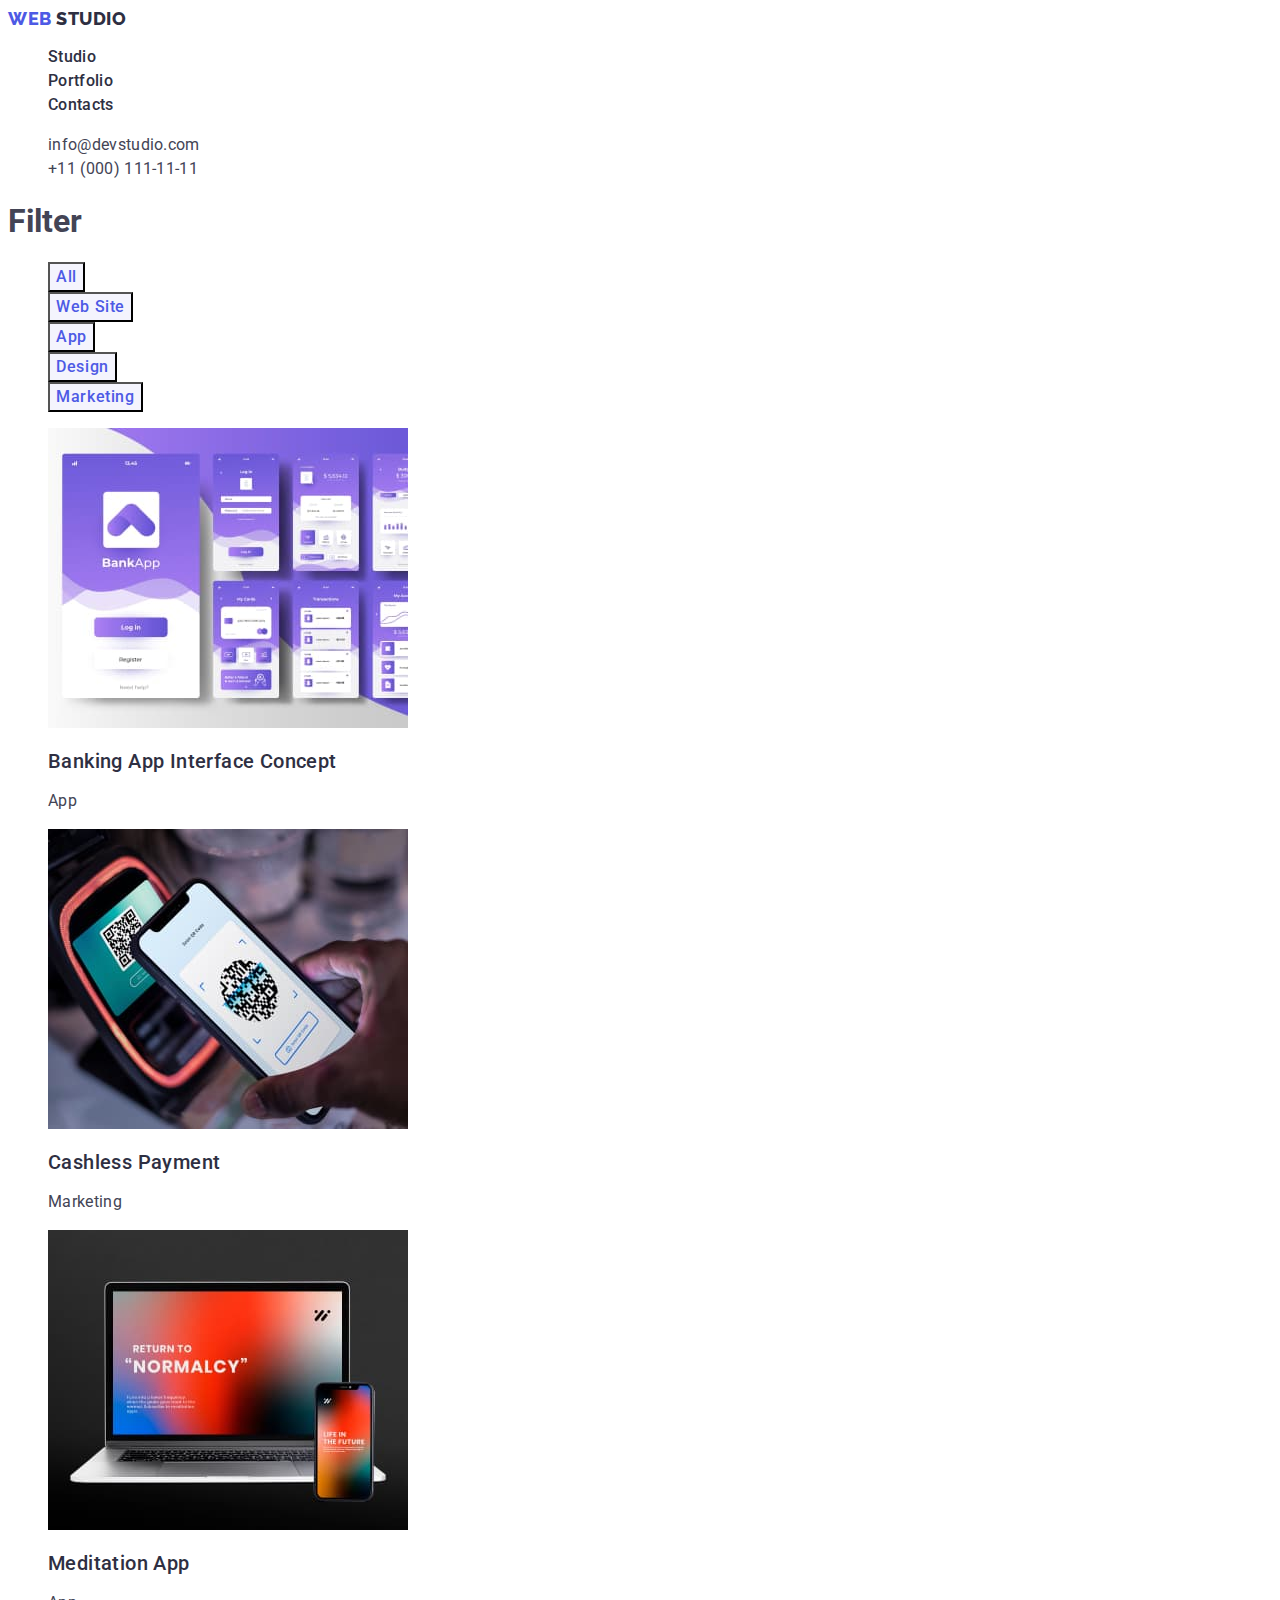
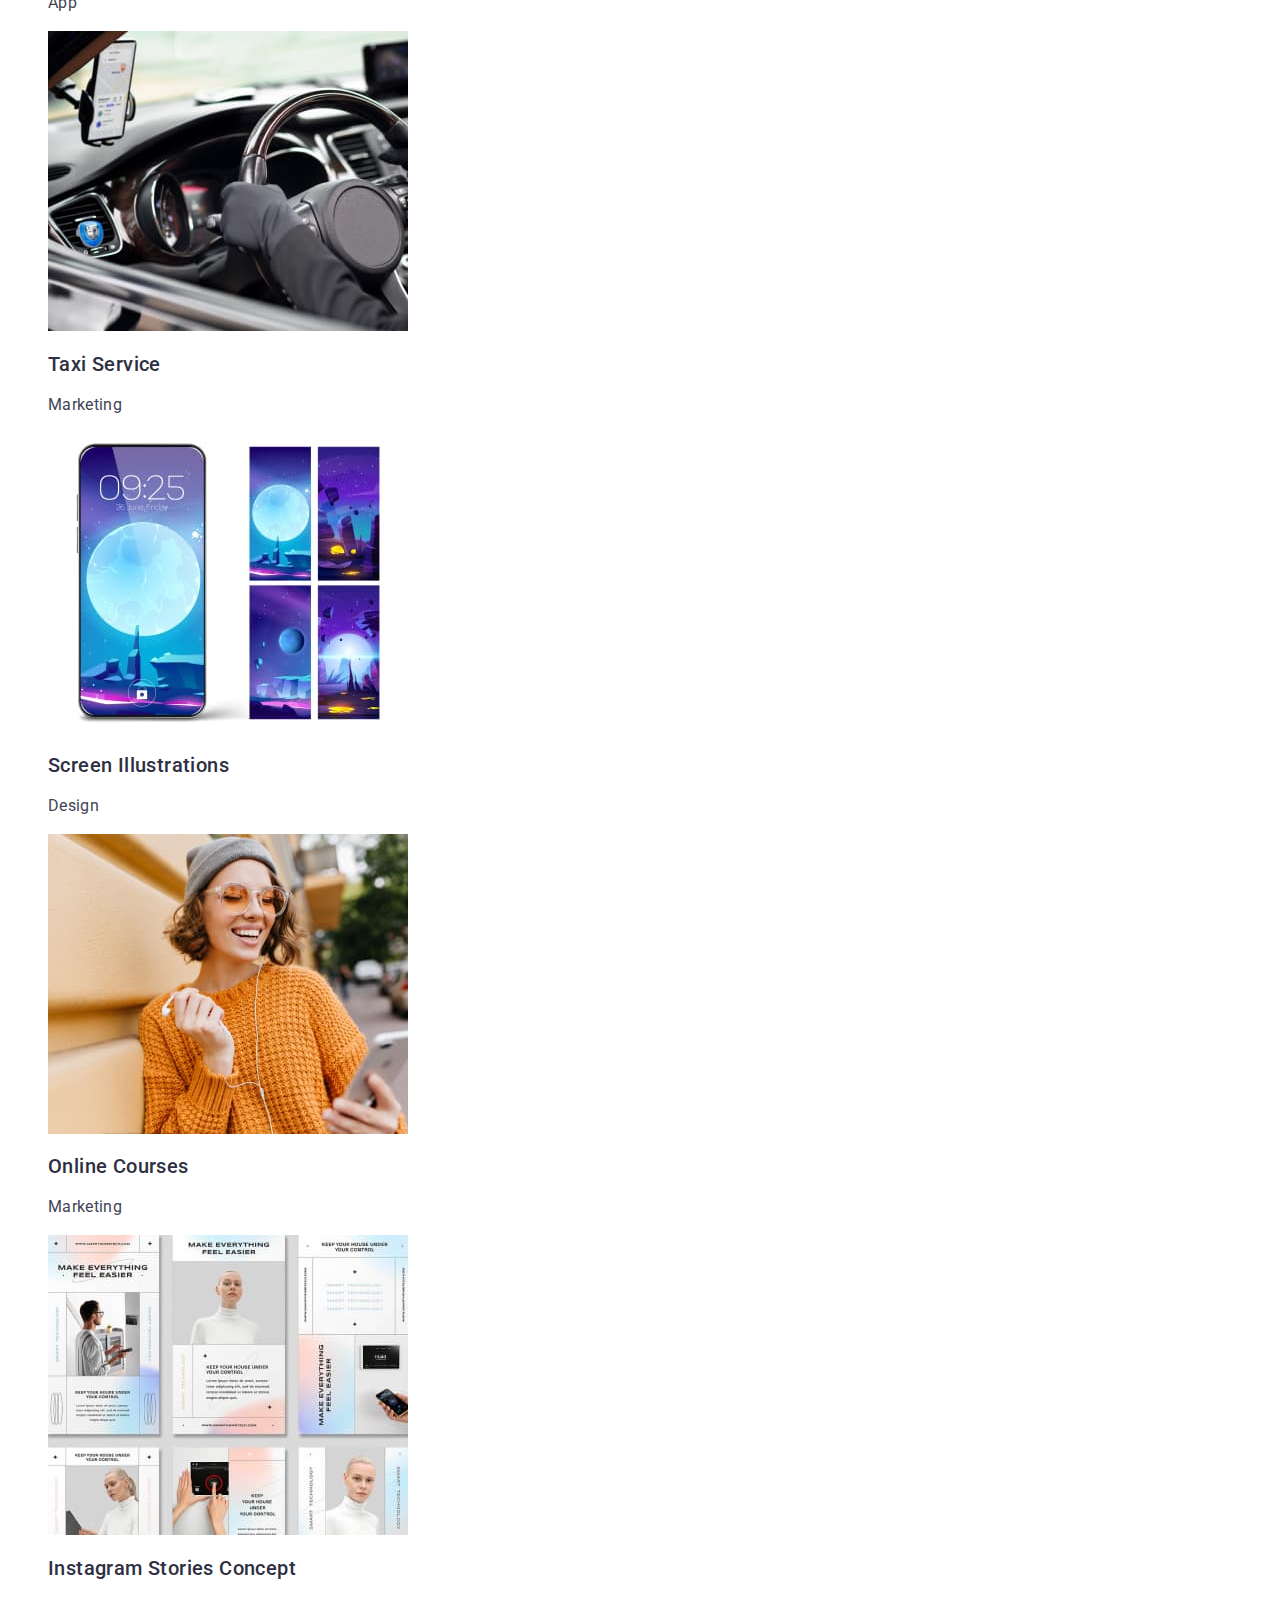
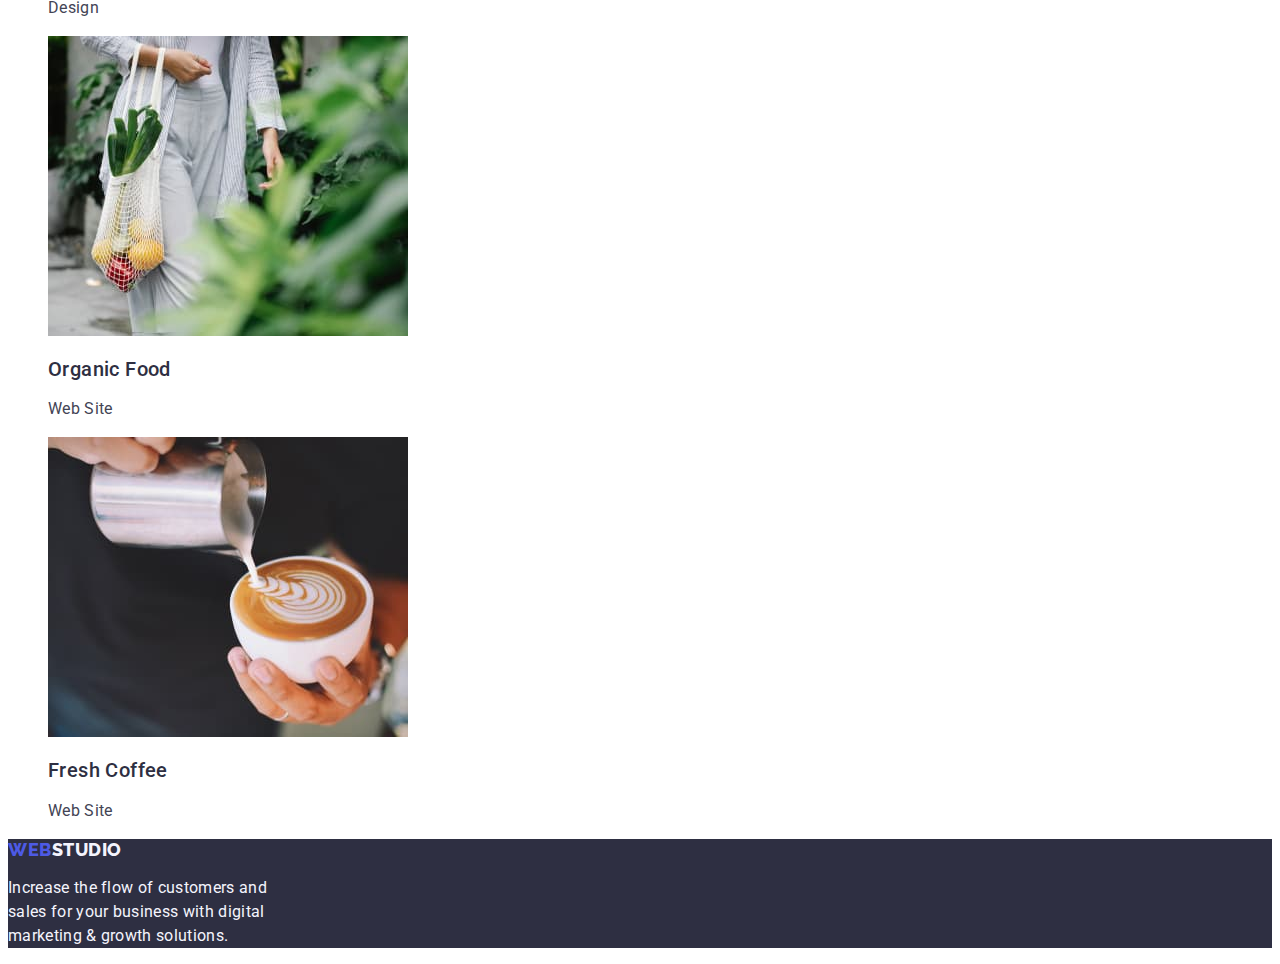
==== portfolio.html @ be9ec8b5 "Initial commit" ====
<!DOCTYPE html>
<html lang="en">
  <head>
    <meta charset="UTF-8" />
    <meta http-equiv="X-UA-Compatible" content="IE=edge" />
    <meta name="viewport" content="width=device-width, initial-scale=1.0" />
    <link rel="preconnect" href="https://fonts.googleapis.com" />
    <link rel="preconnect" href="https://fonts.gstatic.com" crossorigin />
    <link
      href="https://fonts.googleapis.com/css2?family=Raleway:wght@800&family=Roboto:wght@400;500;700;900&display=swap"
      rel="stylesheet"
    />
    <link rel="stylesheet" href="./css/styles.css" />
    <title>Portfolio</title>
  </head>

  <body>
    <header class="header">
      <nav class="nav">
        <a href="./index.html" class="logo-link link"
          >WEB <span class="link-studio">Studio</span></a
        >
        <ul class="nav-list list">
          <li>
            <a href="./index.html" class="nav-link link">Studio</a>
          </li>
          <li>
            <a href="./portfolio.html" class="nav-link link">Portfolio</a>
          </li>
          <li>
            <a href="" class="nav-link link">Contacts</a>
          </li>
        </ul>
      </nav>

      <address class="address">
        <ul class="address-list list">
          <li>
            <a href="mailto:info@devstudio.com" class="address-link link"
              >info@devstudio.com</a
            >
          </li>
          <li>
            <a href="tel:+110001111111" class="address-link link"
              >+11 (000) 111-11-11</a
            >
          </li>
        </ul>
      </address>
    </header>

    <main>
      <section class="portfolio">
        <h1 class="filter-title">Filter</h1>
        <ul class="filter-list list">
          <li><button type="button" class="button">All</button></li>
          <li><button type="button" class="button">Web Site</button></li>
          <li><button type="button" class="button">App</button></li>
          <li><button type="button" class="button">Design</button></li>
          <li><button type="button" class="button">Marketing</button></li>
        </ul>
        <ul class="portfolio-list list">
          <li>
            <a href="" class="link">
              <img
                src="./images/portfolio_1.jpg"
                alt="Open pages of the bank's app"
                width="360"
                height="300"
                class="portfolio-img"
              />
              <h2 class="portfolio-name">Banking App Interface Concept</h2>
              <p class="portfolio-type">App</p></a
            >
          </li>
          <li>
            <a href="" class="link"
              ><img
                src="./images/portfolio_2.jpg"
                alt="Pay by phone via QR code"
                width="360"
                height="300"
                class="portfolio-img"
              />
              <h2 class="portfolio-name">Cashless Payment</h2>
              <p class="portfolio-type">Marketing</p></a
            >
          </li>
          <li>
            <a href="" class="link"
              ><img
                src="./images/portfolio_3.jpg"
                alt="Open website on a computer and application on a phone"
                width="360"
                height="300"
                class="portfolio-img"
              />
              <h2 class="portfolio-name">Meditation App</h2>
              <p class="portfolio-type">App</p></a
            >
          </li>
          <li>
            <a href="" class="link"
              ><img
                src="./images/portfolio_4.jpg"
                alt="Driver in a car looking at maps on his phone"
                width="360"
                height="300"
                class="portfolio-img"
              />
              <h2 class="portfolio-name">Taxi Service</h2>
              <p class="portfolio-type">Marketing</p></a
            >
          </li>
          <li>
            <a href="" class="link"
              ><img
                src="./images/portfolio_5.jpg"
                alt="Different types of screensaver design"
                width="360"
                height="300"
                class="portfolio-img"
              />
              <h2 class="portfolio-name">Screen Illustrations</h2>
              <p class="portfolio-type">Design</p></a
            >
          </li>
          <li>
            <a href="" class="link"
              ><img
                src="./images/portfolio_6.jpg"
                alt="A girl with headphones looking at her phone"
                width="360"
                height="300"
                class="portfolio-img"
              />
              <h2 class="portfolio-name">Online Courses</h2>
              <p class="portfolio-type">Marketing</p></a
            >
          </li>
          <li>
            <a href="" class="link"
              ><img
                src="./images/portfolio_7.jpg"
                alt="Different story designs for social media"
                width="360"
                height="300"
                class="portfolio-img"
              />
              <h2 class="portfolio-name">Instagram Stories Concept</h2>
              <p class="portfolio-type">Design</p></a
            >
          </li>
          <li>
            <a href="" class="link"
              ><img
                src="./images/portfolio_8.jpg"
                alt="A girl with a bag of food"
                width="360"
                height="300"
                class="portfolio-img"
              />
              <h2 class="portfolio-name">Organic Food</h2>
              <p class="portfolio-type">Web Site</p></a
            >
          </li>
          <li>
            <a href="" class="link">
              <img
                src="./images/portfolio_9.jpg"
                alt="Barista makes coffee"
                width="360"
                height="300"
                class="portfolio-img"
              />
              <h2 class="portfolio-name">Fresh Coffee</h2>
              <p class="portfolio-type">Web Site</p></a
            >
          </li>
        </ul>
      </section>
    </main>
    <footer class="footer">
      <a href="./index.html" class="link"
        >Web<span class="link-web">Studio</span></a
      >
      <p class="text">
        Increase the flow of customers and<br />sales for your business with
        digital<br />marketing & growth solutions.
      </p>
    </footer>
  </body>
</html>
---- css/styles.css ----
:root {
  --primary-color: #434455;
  --secondary-color: #2e2f42;
  --white-color: #ffffff;
  --first-logo-color: #2e2f42;
  --second-logo-color: #4d5ae5;
  --first-footer-logo-color: #4d5ae5;
  --second-footer-logo-color: #f4f4fd;
  --primary-background-color: #ffffff;
  --secondary-background-color: #2e2f42;
  --gray-background-color: #f4f4fd;
  --accent-color: #4d5ae5;
  --active-accent-color: #ffffff;
  --accent-background-color: #f4f4fd;
  --active-accent-background-color: #404bbf;
}

body {
  font-family: "Roboto", sans-serif;
  color: var(--primary-color);
  background-color: var(--primary-background-color);
}

/*-------------Header--------- */

.logo-link {
  font-family: "Raleway", sans-serif;
  font-weight: 800;
  font-size: 18px;
  line-height: 1.17;
  letter-spacing: 0.03em;
  text-transform: uppercase;
  text-decoration: none;
  color: var(--second-logo-color);
}

.link-studio {
  color: var(--first-logo-color);
}

.list {
  list-style-type: none;
}

.link {
  text-decoration: none;
}

.nav-link {
  font-weight: 500;
  font-size: 16px;
  line-height: 1.5;
  letter-spacing: 0.02em;
  color: var(--secondary-color);
}

.nav-link:hover,
.nav-link:focus {
  color: var(--active-accent-background-color);
}

.address {
  font-style: normal;
}

.address-link {
  font-size: 16px;
  font-weight: 400;
  line-height: 1.5;
  font-style: normal;
  text-decoration: none;
  color: var(--primary-color);
  letter-spacing: 0.02em;
}

.address-link:hover,
.address-link:focus {
  color: var(--active-accent-background-color);
}

/* Hero */

.hero {
  background-color: var(--secondary-background-color);
}

.hero-title {
  color: var(--white-color);
  text-align: center;
  font-weight: 700;
  font-size: 56px;
  line-height: 1.07;
  letter-spacing: 0.02em;
}

.hero .button {
  background-color: var(--accent-color);
  color: var(--white-color);
  font-family: "Roboto", sans-serif;
  font-weight: 500;
  font-size: 16px;
  line-height: 1.5;
  letter-spacing: 0.04em;
  cursor: pointer;
}

.hero .button:hover,
.hero .button:focus {
  background-color: var(--active-accent-background-color);
}

/* Our preference */

.preference {
}

.pref-title {
  font-weight: 500;
  font-size: 20px;
  line-height: 1.2;
  letter-spacing: 0.02em;
  color: var(--secondary-color);
}

.pref-text {
  font-weight: 400;
  font-size: 16px;
  line-height: 1.5;
  letter-spacing: 0.02em;
}

/* About us */

.about {
  font-weight: 700;
  font-size: 36px;
  line-height: 1.11;
  text-align: center;
  letter-spacing: 0.02em;
  text-transform: capitalize;
  color: var(--secondary-color);
}

.about-list {
  list-style-type: none;
}

/* Our team */

.our-team {
  background-color: var(--gray-background-color);
  text-align: center;
}

.team {
  font-weight: 700;
  font-size: 36px;
  line-height: 1.11;
  letter-spacing: 0.02em;
  text-transform: capitalize;
  color: var(--secondary-color);
}

.team-name {
  font-weight: 500;
  font-size: 20px;
  line-height: 1.2;
  letter-spacing: 0.02em;
  color: var(--secondary-color);
}

.team-position {
  font-weight: 400;
  font-size: 16px;
  line-height: 1.5;
  letter-spacing: 0.02em;
}

.team-card {
  background-color: var(--primary-background-color);
}
/* Footer */

.footer {
  background-color: var(--secondary-background-color);
}

.footer .link {
  font-family: "Raleway", sans-serif;
  font-weight: 800;
  font-size: 18px;
  line-height: 1.17;
  letter-spacing: 0.03em;
  text-transform: uppercase;
  text-decoration: none;
  color: var(--first-footer-logo-color);
}

.footer .link-web {
  color: var(--second-footer-logo-color);
}

.footer .text {
  font-weight: 400;
  font-size: 16px;
  line-height: 1.5;
  letter-spacing: 0.02em;
  color: var(--second-footer-logo-color);
}

/* Portfolio */

/* Filter */

.filter-title {
}

.filter-list {
  list-style-type: none;
}

.filter-list .button {
  background-color: var(--accent-background-color);
  color: var(--accent-color);
  font-family: "Roboto", sans-serif;
  font-weight: 500;
  font-size: 16px;
  line-height: 1.5;
  text-align: center;
  letter-spacing: 0.04em;
  cursor: pointer;
}

.filter-list .button:hover,
.filter-list .button:focus {
  background-color: var(--active-accent-background-color);
  color: var(--white-color);
}

/* Portfolio List */

.portfolio-name {
  font-weight: 500;
  font-size: 20px;
  line-height: 1.2;
  letter-spacing: 0.02em;
  color: var(--secondary-color);
}

.portfolio-type {
  font-size: 16px;
  line-height: 1.5;
  letter-spacing: 0.02em;
  color: var(--primary-color);
}
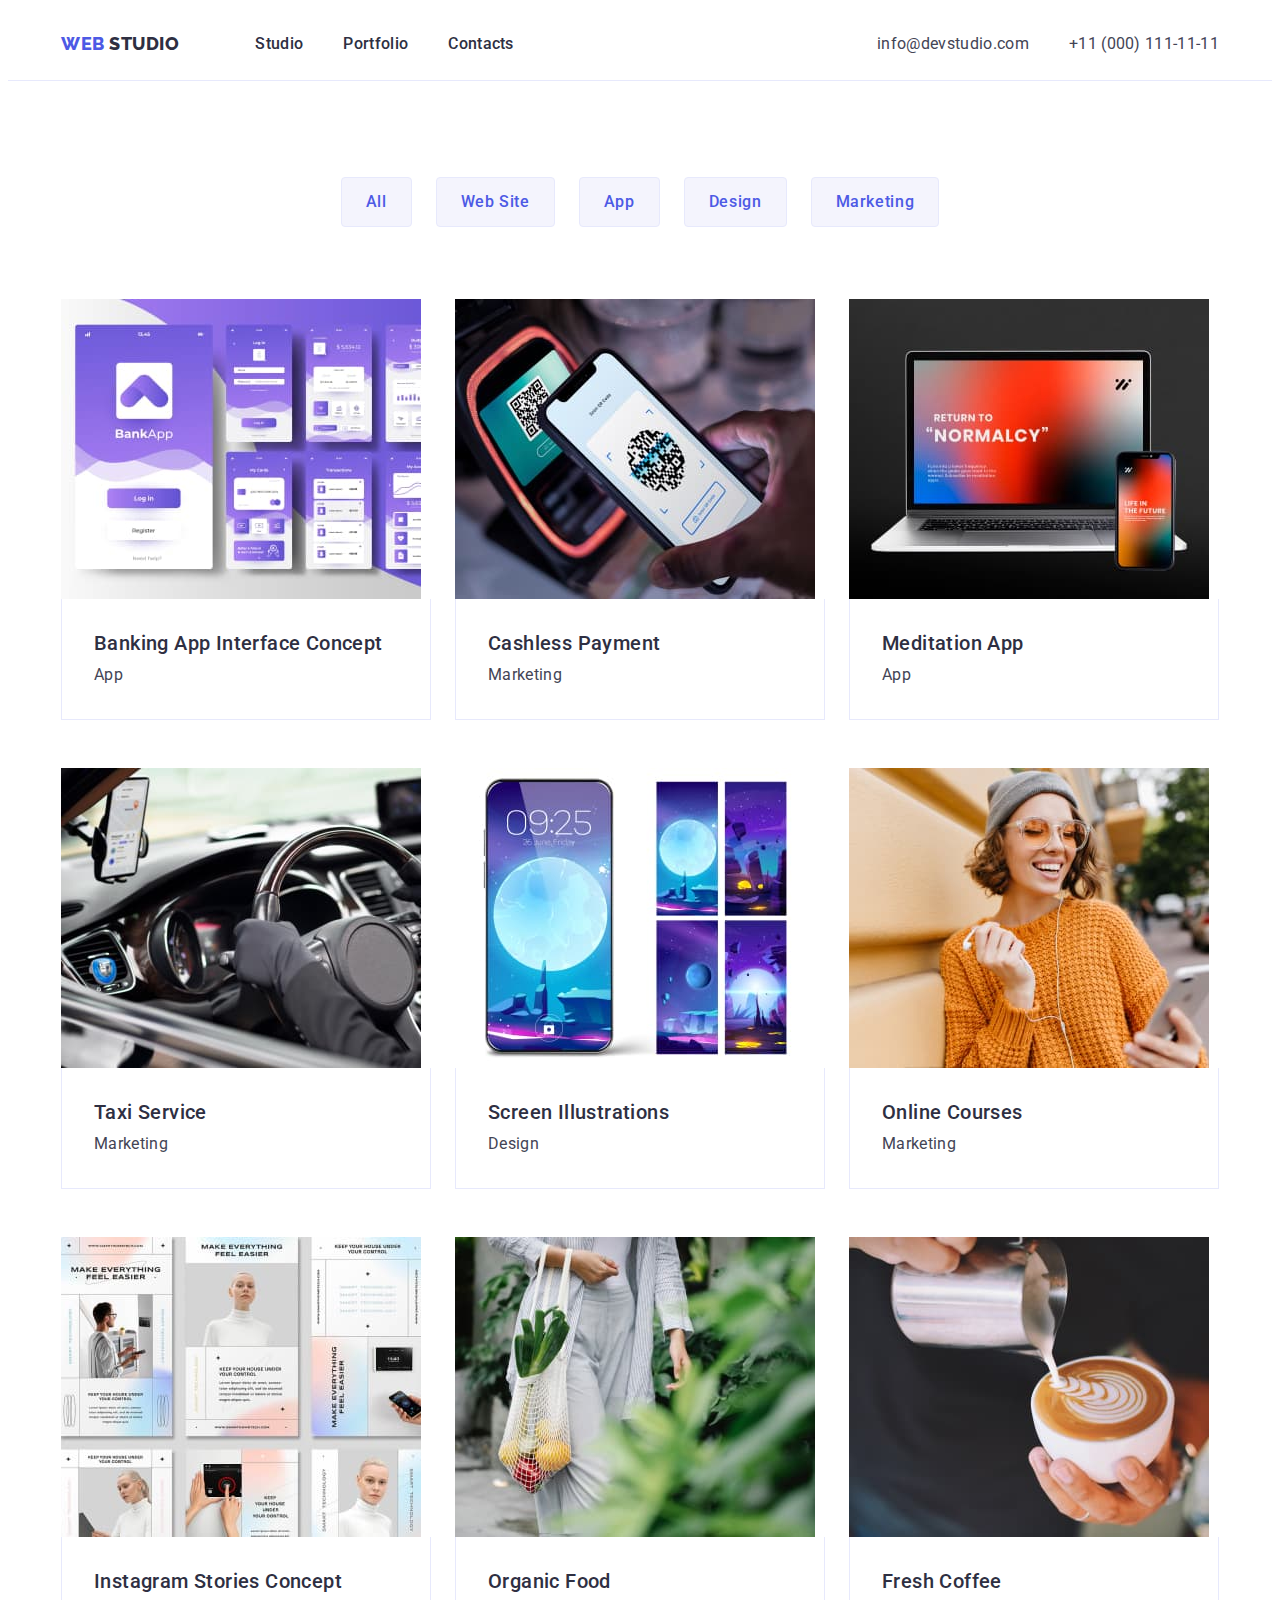
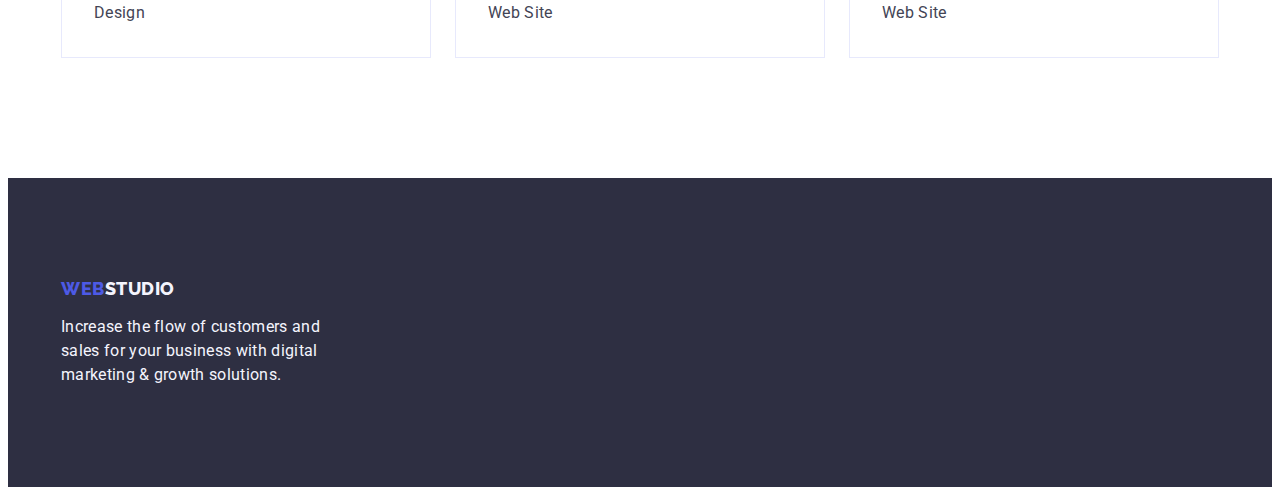
==== commit 030bb28d: "initial commit" ====
--- a/portfolio.html
+++ b/portfolio.html
@@ -10,184 +10,216 @@
       href="https://fonts.googleapis.com/css2?family=Raleway:wght@800&family=Roboto:wght@400;500;700;900&display=swap"
       rel="stylesheet"
     />
+    <link
+      rel="stylesheet"
+      href="https://cdnjs.cloudflare.com/ajax/libs/modern-normalize/2.0.0/modern-normalize.min.css"
+      integrity="sha512-4xo8blKMVCiXpTaLzQSLSw3KFOVPWhm/TRtuPVc4WG6kUgjH6J03IBuG7JZPkcWMxJ5huwaBpOpnwYElP/m6wg=="
+      crossorigin="anonymous"
+      referrerpolicy="no-referrer"
+    />
     <link rel="stylesheet" href="./css/styles.css" />
     <title>Portfolio</title>
   </head>
 
   <body>
     <header class="header">
-      <nav class="nav">
-        <a href="./index.html" class="logo-link link"
-          >WEB <span class="link-studio">Studio</span></a
-        >
-        <ul class="nav-list list">
-          <li>
-            <a href="./index.html" class="nav-link link">Studio</a>
-          </li>
-          <li>
-            <a href="./portfolio.html" class="nav-link link">Portfolio</a>
-          </li>
-          <li>
-            <a href="" class="nav-link link">Contacts</a>
-          </li>
-        </ul>
-      </nav>
-
-      <address class="address">
-        <ul class="address-list list">
-          <li>
-            <a href="mailto:info@devstudio.com" class="address-link link"
-              >info@devstudio.com</a
-            >
-          </li>
-          <li>
-            <a href="tel:+110001111111" class="address-link link"
-              >+11 (000) 111-11-11</a
-            >
-          </li>
-        </ul>
-      </address>
+      <div class="container-header container">
+        <nav class="nav">
+          <a href="./index.html" class="logo-link link"
+            >WEB <span class="link-studio">Studio</span></a
+          >
+          <ul class="nav-list list">
+            <li>
+              <a href="./index.html" class="nav-link link">Studio</a>
+            </li>
+            <li>
+              <a href="./portfolio.html" class="nav-link link">Portfolio</a>
+            </li>
+            <li>
+              <a href="" class="nav-link link">Contacts</a>
+            </li>
+          </ul>
+        </nav>
+
+        <address class="address">
+          <ul class="address-list list">
+            <li>
+              <a href="mailto:info@devstudio.com" class="address-link link"
+                >info@devstudio.com</a
+              >
+            </li>
+            <li>
+              <a href="tel:+110001111111" class="address-link link"
+                >+11 (000) 111-11-11</a
+              >
+            </li>
+          </ul>
+        </address>
+      </div>
     </header>
 
     <main>
       <section class="portfolio">
-        <h1 class="filter-title">Filter</h1>
-        <ul class="filter-list list">
-          <li><button type="button" class="button">All</button></li>
-          <li><button type="button" class="button">Web Site</button></li>
-          <li><button type="button" class="button">App</button></li>
-          <li><button type="button" class="button">Design</button></li>
-          <li><button type="button" class="button">Marketing</button></li>
-        </ul>
-        <ul class="portfolio-list list">
-          <li>
-            <a href="" class="link">
-              <img
-                src="./images/portfolio_1.jpg"
-                alt="Open pages of the bank's app"
-                width="360"
-                height="300"
-                class="portfolio-img"
-              />
-              <h2 class="portfolio-name">Banking App Interface Concept</h2>
-              <p class="portfolio-type">App</p></a
-            >
-          </li>
-          <li>
-            <a href="" class="link"
-              ><img
-                src="./images/portfolio_2.jpg"
-                alt="Pay by phone via QR code"
-                width="360"
-                height="300"
-                class="portfolio-img"
-              />
-              <h2 class="portfolio-name">Cashless Payment</h2>
-              <p class="portfolio-type">Marketing</p></a
-            >
-          </li>
-          <li>
-            <a href="" class="link"
-              ><img
-                src="./images/portfolio_3.jpg"
-                alt="Open website on a computer and application on a phone"
-                width="360"
-                height="300"
-                class="portfolio-img"
-              />
-              <h2 class="portfolio-name">Meditation App</h2>
-              <p class="portfolio-type">App</p></a
-            >
-          </li>
-          <li>
-            <a href="" class="link"
-              ><img
-                src="./images/portfolio_4.jpg"
-                alt="Driver in a car looking at maps on his phone"
-                width="360"
-                height="300"
-                class="portfolio-img"
-              />
-              <h2 class="portfolio-name">Taxi Service</h2>
-              <p class="portfolio-type">Marketing</p></a
-            >
-          </li>
-          <li>
-            <a href="" class="link"
-              ><img
-                src="./images/portfolio_5.jpg"
-                alt="Different types of screensaver design"
-                width="360"
-                height="300"
-                class="portfolio-img"
-              />
-              <h2 class="portfolio-name">Screen Illustrations</h2>
-              <p class="portfolio-type">Design</p></a
-            >
-          </li>
-          <li>
-            <a href="" class="link"
-              ><img
-                src="./images/portfolio_6.jpg"
-                alt="A girl with headphones looking at her phone"
-                width="360"
-                height="300"
-                class="portfolio-img"
-              />
-              <h2 class="portfolio-name">Online Courses</h2>
-              <p class="portfolio-type">Marketing</p></a
-            >
-          </li>
-          <li>
-            <a href="" class="link"
-              ><img
-                src="./images/portfolio_7.jpg"
-                alt="Different story designs for social media"
-                width="360"
-                height="300"
-                class="portfolio-img"
-              />
-              <h2 class="portfolio-name">Instagram Stories Concept</h2>
-              <p class="portfolio-type">Design</p></a
-            >
-          </li>
-          <li>
-            <a href="" class="link"
-              ><img
-                src="./images/portfolio_8.jpg"
-                alt="A girl with a bag of food"
-                width="360"
-                height="300"
-                class="portfolio-img"
-              />
-              <h2 class="portfolio-name">Organic Food</h2>
-              <p class="portfolio-type">Web Site</p></a
-            >
-          </li>
-          <li>
-            <a href="" class="link">
-              <img
-                src="./images/portfolio_9.jpg"
-                alt="Barista makes coffee"
-                width="360"
-                height="300"
-                class="portfolio-img"
-              />
-              <h2 class="portfolio-name">Fresh Coffee</h2>
-              <p class="portfolio-type">Web Site</p></a
-            >
-          </li>
-        </ul>
+        <div class="container container-portfolio">
+          <h1 class="visually-hidden">Filter</h1>
+          <ul class="filter-list list">
+            <li><button type="button" class="button">All</button></li>
+            <li><button type="button" class="button">Web Site</button></li>
+            <li><button type="button" class="button">App</button></li>
+            <li><button type="button" class="button">Design</button></li>
+            <li><button type="button" class="button">Marketing</button></li>
+          </ul>
+          <ul class="portfolio-list list">
+            <li class="category-item">
+              <a href="" class="link">
+                <img
+                  src="./images/portfolio_1.jpg"
+                  alt="Open pages of the bank's app"
+                  width="360"
+                  height="300"
+                  class="portfolio-img"
+                />
+                <div class="app-box">
+                  <h2 class="portfolio-name">Banking App Interface Concept</h2>
+                  <p class="portfolio-type">App</p>
+                </div>
+              </a>
+            </li>
+            <li class="category-item">
+              <a href="" class="link">
+                <img
+                  src="./images/portfolio_2.jpg"
+                  alt="Pay by phone via QR code"
+                  width="360"
+                  height="300"
+                  class="portfolio-img"
+                />
+                <div class="app-box">
+                  <h2 class="portfolio-name">Cashless Payment</h2>
+                  <p class="portfolio-type">Marketing</p>
+                </div>
+              </a>
+            </li>
+            <li class="category-item">
+              <a href="" class="link">
+                <img
+                  src="./images/portfolio_3.jpg"
+                  alt="Open website on a computer and application on a phone"
+                  width="360"
+                  height="300"
+                  class="portfolio-img"
+                />
+                <div class="app-box">
+                  <h2 class="portfolio-name">Meditation App</h2>
+                  <p class="portfolio-type">App</p>
+                </div>
+              </a>
+            </li>
+            <li class="category-item">
+              <a href="" class="link">
+                <img
+                  src="./images/portfolio_4.jpg"
+                  alt="Driver in a car looking at maps on his phone"
+                  width="360"
+                  height="300"
+                  class="portfolio-img"
+                />
+                <div class="app-box">
+                  <h2 class="portfolio-name">Taxi Service</h2>
+                  <p class="portfolio-type">Marketing</p>
+                </div>
+              </a>
+            </li>
+            <li class="category-item">
+              <a href="" class="link">
+                <img
+                  src="./images/portfolio_5.jpg"
+                  alt="Different types of screensaver design"
+                  width="360"
+                  height="300"
+                  class="portfolio-img"
+                />
+                <div class="app-box">
+                  <h2 class="portfolio-name">Screen Illustrations</h2>
+                  <p class="portfolio-type">Design</p>
+                </div>
+              </a>
+            </li>
+            <li class="category-item">
+              <a href="" class="link">
+                <img
+                  src="./images/portfolio_6.jpg"
+                  alt="A girl with headphones looking at her phone"
+                  width="360"
+                  height="300"
+                  class="portfolio-img"
+                />
+                <div class="app-box">
+                  <h2 class="portfolio-name">Online Courses</h2>
+                  <p class="portfolio-type">Marketing</p>
+                </div>
+              </a>
+            </li>
+            <li class="category-item">
+              <a href="" class="link">
+                <img
+                  src="./images/portfolio_7.jpg"
+                  alt="Different story designs for social media"
+                  width="360"
+                  height="300"
+                  class="portfolio-img"
+                />
+                <div class="app-box">
+                  <h2 class="portfolio-name">Instagram Stories Concept</h2>
+                  <p class="portfolio-type">Design</p>
+                </div>
+              </a>
+            </li>
+            <li class="category-item">
+              <a href="" class="link">
+                <img
+                  src="./images/portfolio_8.jpg"
+                  alt="A girl with a bag of food"
+                  width="360"
+                  height="300"
+                  class="portfolio-img"
+                />
+                <div class="app-box">
+                  <h2 class="portfolio-name">Organic Food</h2>
+                  <p class="portfolio-type">Web Site</p>
+                </div>
+              </a>
+            </li>
+            <li class="category-item">
+              <a href="" class="link">
+                <img
+                  src="./images/portfolio_9.jpg"
+                  alt="Barista makes coffee"
+                  width="360"
+                  height="300"
+                  class="portfolio-img"
+                />
+                <div class="app-box">
+                  <h2 class="portfolio-name">Fresh Coffee</h2>
+                  <p class="portfolio-type">Web Site</p>
+                </div>
+              </a>
+            </li>
+          </ul>
+        </div>
       </section>
     </main>
+
     <footer class="footer">
-      <a href="./index.html" class="link"
-        >Web<span class="link-web">Studio</span></a
-      >
-      <p class="text">
-        Increase the flow of customers and<br />sales for your business with
-        digital<br />marketing & growth solutions.
-      </p>
+      <div class="container-footer container">
+        <a href="./index.html" class="footer-link link"
+          >Web<span class="footer-link-web">Studio</span></a
+        >
+        <p class="footer-text">
+          Increase the flow of customers and sales for your business with
+          digital marketing & growth solutions.
+        </p>
+      </div>
     </footer>
   </body>
 </html>
--- a/css/styles.css
+++ b/css/styles.css
@@ -21,223 +21,395 @@
   background-color: var(--primary-background-color);
 }
 
-/*-------------Header--------- */
+h1,
+h2,
+h3,
+h4,
+h5,
+h6,
+p {
+  margin: 0;
+}
+
+ul {
+  margin-top: 0;
+  margin-bottom: 0;
+  padding-left: 0;
+}
+
+img {
+  display: block;
+}
+
+.list {
+  list-style-type: none;
+}
+
+.link {
+  text-decoration: none;
+}
+
+.container {
+  width: 1158px;
+  margin: 0 auto;
+  padding-right: 15px;
+  padding-left: 15px;
+}
+
+/* Header */
+
+.header {
+  border-bottom: 1px solid #e7e9fc;
+  padding: 24px 0 24px 0;
+}
+
+.container-header {
+  display: flex;
+  justify-content: space-between;
+  align-items: center;
+}
+
+.nav {
+  display: flex;
+  align-items: center;
+}
 
 .logo-link {
+  font-family: "Raleway", sans-serif;
+  font-weight: 800;
+  font-size: 18px;
+  line-height: 1.17;
+  align-items: center;
+  letter-spacing: 0.03em;
+  text-transform: uppercase;
+  text-decoration: none;
+  color: var(--second-logo-color);
+  margin-right: 76px;
+}
+
+.link-studio {
+  color: var(--first-logo-color);
+}
+
+.nav-list {
+  display: flex;
+  gap: 40px;
+}
+
+.nav-link {
+  font-weight: 500;
+  font-size: 16px;
+  line-height: 1.5;
+  letter-spacing: 0.02em;
+  color: var(--secondary-color);
+  padding: 24px 0;
+}
+
+.nav-link:hover,
+.nav-link:focus,
+.nav-link:active {
+  color: var(--active-accent-background-color);
+}
+
+.address {
+  font-style: normal;
+  gap: 40px;
+}
+
+.address-list {
+  display: flex;
+  gap: 40px;
+}
+
+.address-link {
+  font-size: 16px;
+  font-weight: 400;
+  line-height: 1.5;
+  font-style: normal;
+  text-decoration: none;
+  color: var(--primary-color);
+  letter-spacing: 0.02em;
+}
+
+.address-link:hover,
+.address-link:focus {
+  color: var(--active-accent-background-color);
+}
+
+/* Hero */
+
+.hero {
+  background-color: var(--secondary-background-color);
+  padding: 188px 0px;
+}
+
+.container-hero {
+  display: flex;
+  flex-direction: column;
+  padding: 0 316px;
+}
+
+.hero-title {
+  color: var(--white-color);
+  font-weight: 700;
+  font-size: 56px;
+  line-height: 1.07;
+  text-align: center;
+  letter-spacing: 0.02em;
+  max-width: 496px;
+  padding-bottom: 48px;
+}
+
+.hero-btn {
+  background-color: var(--accent-color);
+  color: var(--white-color);
+  box-shadow: 0px 4px 4px rgba(0, 0, 0, 0.15);
+  border-radius: 4px;
+  font-family: inherit;
+  font-weight: 500;
+  font-size: 16px;
+  line-height: 1.5;
+  display: block;
+  align-self: center;
+  letter-spacing: 0.04em;
+  cursor: pointer;
+  padding: 16px 32px;
+  min-width: 169px;
+  height: 56px;
+  border: none;
+}
+
+.hero-btn:hover,
+.hero-btn:focus {
+  background-color: var(--active-accent-background-color);
+}
+
+/* Our preference */
+
+.pref-section {
+  padding: 120px 0;
+}
+
+/* .container-pref {
+} */
+
+.visually-hidden {
+  position: absolute;
+  width: 1px;
+  height: 1px;
+  margin: -1px;
+  border: 0;
+  padding: 0;
+  white-space: nowrap;
+  clip-path: inset(100%);
+  clip: rect(0 0 0 0);
+  overflow: hidden;
+}
+
+.pref-list {
+  display: flex;
+  gap: 24px;
+}
+
+.pref-list-item {
+  width: 264px;
+}
+
+.pref-list-item > h3 {
+  padding-bottom: 8px;
+}
+
+.pref-title {
+  font-weight: 500;
+  font-size: 20px;
+  line-height: 1.2;
+  letter-spacing: 0.02em;
+  color: var(--secondary-color);
+  margin-bottom: 8px;
+}
+
+.pref-text {
+  font-weight: 400;
+  font-size: 16px;
+  line-height: 1.5;
+  letter-spacing: 0.02em;
+}
+
+/* About us */
+
+/* .container-about {
+} */
+
+.about-section {
+  padding-bottom: 120px;
+}
+
+.about {
+  font-weight: 700;
+  font-size: 36px;
+  line-height: 1.11;
+  text-align: center;
+  letter-spacing: 0.02em;
+  text-transform: capitalize;
+  color: var(--secondary-color);
+  margin-bottom: 72px;
+}
+
+.about-list {
+  display: flex;
+  gap: 24px;
+}
+
+.about-list-item {
+  width: calc((100%-48px) / 3);
+}
+
+/* Our team */
+
+.our-team {
+  background-color: var(--gray-background-color);
+  padding: 120px 0;
+}
+
+.team {
+  font-weight: 700;
+  font-size: 36px;
+  line-height: 1.11;
+  letter-spacing: 0.02em;
+  text-transform: capitalize;
+  color: var(--secondary-color);
+  margin-bottom: 72px;
+  text-align: center;
+}
+
+.team-list {
+  display: flex;
+  gap: 24px;
+}
+
+.team-name {
+  font-weight: 500;
+  font-size: 20px;
+  line-height: 1.2;
+  letter-spacing: 0.02em;
+  color: var(--secondary-color);
+  margin-bottom: 8px;
+}
+
+.team-position {
+  font-weight: 400;
+  font-size: 16px;
+  line-height: 1.5;
+  letter-spacing: 0.02em;
+}
+
+.team-item {
+  padding: 32px 16px;
+  text-align: center;
+}
+
+.team-card {
+  background-color: var(--primary-background-color);
+  box-shadow: 0px 1px 6px rgba(46, 47, 66, 0.08),
+    0px 1px 1px rgba(46, 47, 66, 0.16), 0px 2px 1px rgba(46, 47, 66, 0.08);
+  border-radius: 0px 0px 4px 4px;
+}
+
+/* Footer */
+
+.footer {
+  background-color: var(--secondary-background-color);
+  padding: 100px 0;
+}
+
+.footer-link {
   font-family: "Raleway", sans-serif;
   font-weight: 800;
   font-size: 18px;
   line-height: 1.17;
   letter-spacing: 0.03em;
   text-transform: uppercase;
-  text-decoration: none;
-  color: var(--second-logo-color);
-}
-
-.link-studio {
-  color: var(--first-logo-color);
-}
-
-.list {
-  list-style-type: none;
-}
-
-.link {
-  text-decoration: none;
-}
-
-.nav-link {
-  font-weight: 500;
-  font-size: 16px;
-  line-height: 1.5;
-  letter-spacing: 0.02em;
-  color: var(--secondary-color);
-}
-
-.nav-link:hover,
-.nav-link:focus {
-  color: var(--active-accent-background-color);
-}
-
-.address {
-  font-style: normal;
-}
-
-.address-link {
-  font-size: 16px;
+  color: var(--first-footer-logo-color);
+  margin-bottom: 16px;
+  display: inline-block;
+}
+
+.footer-link-web {
+  color: var(--second-footer-logo-color);
+}
+
+.footer-text {
   font-weight: 400;
-  line-height: 1.5;
-  font-style: normal;
-  text-decoration: none;
-  color: var(--primary-color);
-  letter-spacing: 0.02em;
-}
-
-.address-link:hover,
-.address-link:focus {
-  color: var(--active-accent-background-color);
-}
-
-/* Hero */
-
-.hero {
-  background-color: var(--secondary-background-color);
-}
-
-.hero-title {
-  color: var(--white-color);
-  text-align: center;
-  font-weight: 700;
-  font-size: 56px;
-  line-height: 1.07;
-  letter-spacing: 0.02em;
-}
-
-.hero .button {
-  background-color: var(--accent-color);
-  color: var(--white-color);
-  font-family: "Roboto", sans-serif;
-  font-weight: 500;
-  font-size: 16px;
-  line-height: 1.5;
-  letter-spacing: 0.04em;
-  cursor: pointer;
-}
-
-.hero .button:hover,
-.hero .button:focus {
-  background-color: var(--active-accent-background-color);
-}
-
-/* Our preference */
-
-.preference {
-}
-
-.pref-title {
-  font-weight: 500;
-  font-size: 20px;
-  line-height: 1.2;
-  letter-spacing: 0.02em;
-  color: var(--secondary-color);
-}
-
-.pref-text {
-  font-weight: 400;
-  font-size: 16px;
-  line-height: 1.5;
-  letter-spacing: 0.02em;
-}
-
-/* About us */
-
-.about {
-  font-weight: 700;
-  font-size: 36px;
-  line-height: 1.11;
-  text-align: center;
-  letter-spacing: 0.02em;
-  text-transform: capitalize;
-  color: var(--secondary-color);
-}
-
-.about-list {
-  list-style-type: none;
-}
-
-/* Our team */
-
-.our-team {
-  background-color: var(--gray-background-color);
-  text-align: center;
-}
-
-.team {
-  font-weight: 700;
-  font-size: 36px;
-  line-height: 1.11;
-  letter-spacing: 0.02em;
-  text-transform: capitalize;
-  color: var(--secondary-color);
-}
-
-.team-name {
-  font-weight: 500;
-  font-size: 20px;
-  line-height: 1.2;
-  letter-spacing: 0.02em;
-  color: var(--secondary-color);
-}
-
-.team-position {
-  font-weight: 400;
-  font-size: 16px;
-  line-height: 1.5;
-  letter-spacing: 0.02em;
-}
-
-.team-card {
-  background-color: var(--primary-background-color);
-}
-/* Footer */
-
-.footer {
-  background-color: var(--secondary-background-color);
-}
-
-.footer .link {
-  font-family: "Raleway", sans-serif;
-  font-weight: 800;
-  font-size: 18px;
-  line-height: 1.17;
-  letter-spacing: 0.03em;
-  text-transform: uppercase;
-  text-decoration: none;
-  color: var(--first-footer-logo-color);
-}
-
-.footer .link-web {
+  font-size: 16px;
+  line-height: 1.5;
+  letter-spacing: 0.02em;
   color: var(--second-footer-logo-color);
-}
-
-.footer .text {
-  font-weight: 400;
-  font-size: 16px;
-  line-height: 1.5;
-  letter-spacing: 0.02em;
-  color: var(--second-footer-logo-color);
+  max-width: 264px;
 }
 
 /* Portfolio */
 
+.portfolio {
+  padding-top: 96px;
+  padding-bottom: 120px;
+}
+
 /* Filter */
 
-.filter-title {
+.visually-hidden {
+  display: none;
 }
 
 .filter-list {
-  list-style-type: none;
+  display: flex;
+  gap: 24px;
+  margin-bottom: 72px;
+  justify-content: center;
+  align-items: center;
 }
 
 .filter-list .button {
   background-color: var(--accent-background-color);
   color: var(--accent-color);
-  font-family: "Roboto", sans-serif;
-  font-weight: 500;
-  font-size: 16px;
-  line-height: 1.5;
-  text-align: center;
+  border: 1px solid #e7e9fc;
+  border-radius: 4px;
+  font-family: inherit;
+  font-weight: 500;
+  font-size: 16px;
+  line-height: 1.5;
   letter-spacing: 0.04em;
   cursor: pointer;
+  padding: 12px 24px;
 }
 
 .filter-list .button:hover,
 .filter-list .button:focus {
   background-color: var(--active-accent-background-color);
   color: var(--white-color);
+  box-shadow: 0px 3px 1px rgba(0, 0, 0, 0.1), 0px 2px 1px rgba(0, 0, 0, 0.08),
+    0px 2px 2px rgba(0, 0, 0, 0.12);
+  border-radius: 4px;
+  border: 1px solid transparent;
 }
 
 /* Portfolio List */
+
+.portfolio-list {
+  display: flex;
+  flex-wrap: wrap;
+  column-gap: 24px;
+  row-gap: 48px;
+}
+
+.category-item {
+  width: calc((100% - 48px) / 3);
+}
+
+.app-box {
+  border: 1px solid #e7e9fc;
+  border-top: none;
+  padding: 32px 16px;
+}
 
 .portfolio-name {
   font-weight: 500;
@@ -245,6 +417,8 @@
   line-height: 1.2;
   letter-spacing: 0.02em;
   color: var(--secondary-color);
+  margin-bottom: 8px;
+  padding-left: 16px;
 }
 
 .portfolio-type {
@@ -252,4 +426,5 @@
   line-height: 1.5;
   letter-spacing: 0.02em;
   color: var(--primary-color);
-}
+  padding-left: 16px;
+}
